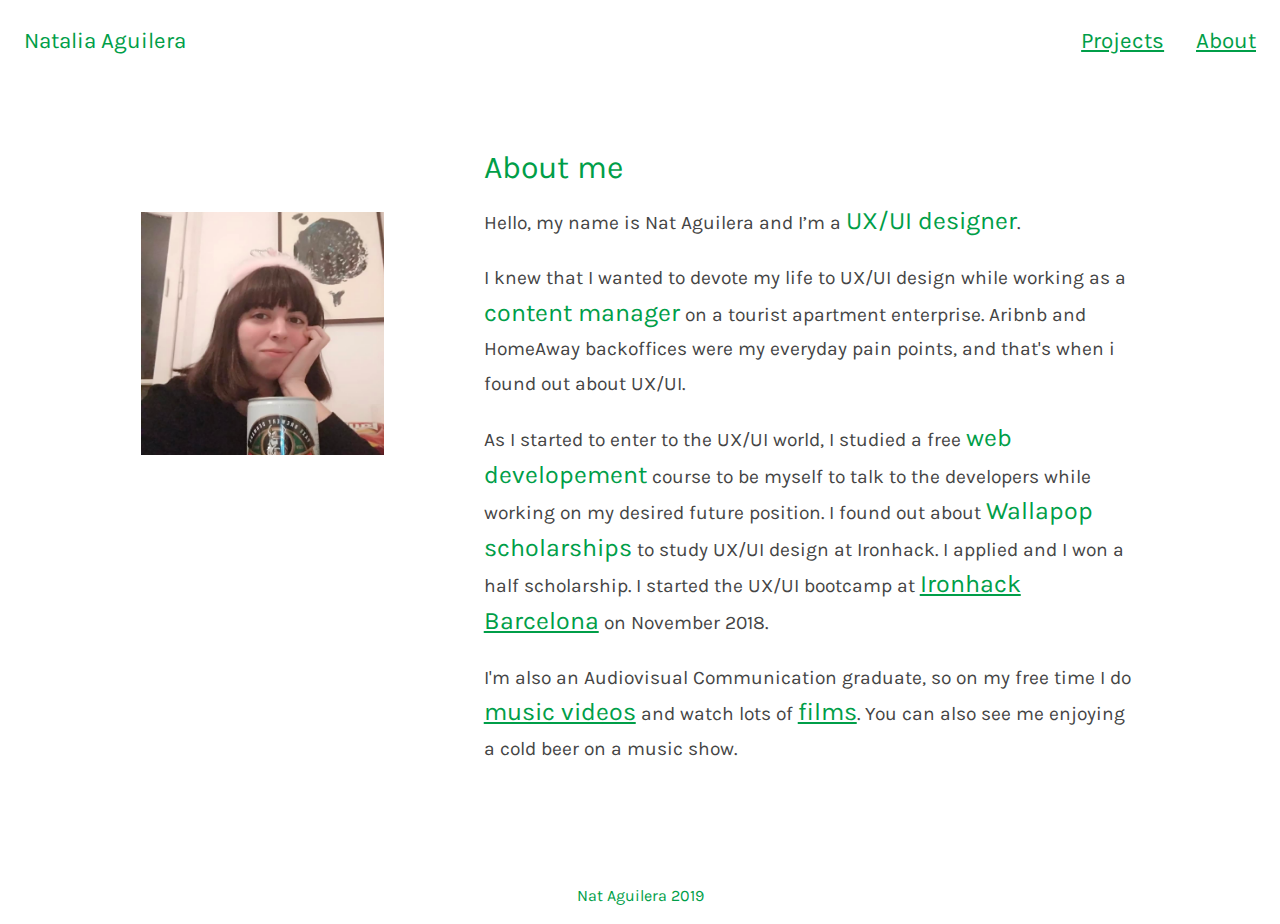
==== about.html @ c0694788 "wip" ====
<!DOCTYPE html>
<head>
    <title>About - Nat Aguilera</title>
    <meta charset="utf-8">
    <meta name="description" content="UX/UI Designer">
    <meta name="keywords" content="ux, ui, design, ux designer, nat aguilera">
    <meta name="author" content="Nat Aguilera">
    <link rel="stylesheet" href="css/reset.css">
    <link rel="stylesheet" href="css/style.css">
    <link rel="shortcut icon" href="images/favicon.ico" />
    <link href="https://fonts.googleapis.com/css?family=Karla" rel="stylesheet">
    <link rel="stylesheet" href="https://use.fontawesome.com/releases/v5.8.1/css/all.css" integrity="sha384-50oBUHEmvpQ+1lW4y57PTFmhCaXp0ML5d60M1M7uH2+nqUivzIebhndOJK28anvf" crossorigin="anonymous">


    
</head>

    <body>
        <div class="container about">
         <header>
            <h1><a href="index.html"><strong>Natalia Aguilera</strong></a></h1>
            <nav>
            <a href="index.html#anchor-projects" class="project-nav">Projects</a>
             <a href="about.html">About</a>
            </nav>
        </header>

        <main>
            <section class="about-main">
             <article class="about-image">
                    <div class="aspect-ratio-square">
                    <img  src="images/nattaka.png"/>
                </div>
             </article>

                <article class="about-text">
                    <h2>About me</h2>
                    <p>Hello, my name is Nat Aguilera and I’m a <span class="green">UX/UI designer</span>. </p>

                    <p>I knew that I wanted to devote my life to UX/UI design while working as a <span class="green">content manager</span> on a
                    tourist apartment enterprise. Aribnb and HomeAway backoffices were my everyday pain points, and that's when i found out about UX/UI. </p>

                    <p>As I started to enter to the UX/UI world, I studied a free <span class="green">web developement</span> course
                    to be myself to talk to the developers while working on my desired future position. I found out about <span class="green">Wallapop scholarships</span> to study UX/UI design at Ironhack. 
                    I applied and I won a half scholarship. I started the UX/UI bootcamp at <a href="https://www.ironhack.com/" target="_blank" class="green">Ironhack Barcelona</a> on November 2018.</p>

                    <p>I'm also an Audiovisual Communication graduate, so on my free time I do <a href="https://vimeo.com/128266481" target="_blank" class="green">music videos</a> 
                    and watch lots of <a href="https://letterboxd.com/xlimonysalx/" target="_blank" class="green">films</a>. 
                    You can also see me enjoying a cold beer on a music show.</p>
                    <!--<div class="button-latest-project"><a href="index.html#anchor-projects">Check my latest projects</a></div>-->
                    <a href="https://www.linkedin.com/in/natalia-aguilera-garc%C3%ADa/" target="_blank"> <i class="fab fa-linkedin"></i></a>
                    <a href="https://medium.com/@nat.aguilera.garcia" target="_blank"> <i class="fab fa-medium"></i></a>
                    <a href="mailto:nat.aguilera.garcia@gmail.com"><i class="fas fa-envelope-square"></i></a>
               
                     
                    </article>
            </section>
            
        </main>
        <footer>
                <p>Nat Aguilera 2019</p>
        </footer>
     </body>
 </html>
---- css/style.css ----
/*General*/

body{
    background: #ffffff;
    font-family: "Karla";
}

a, p, h1, h2, h3{
    color: #E2FDEE;
}

a:visited{
    color:#E2FDEE;
}

a:hover{
    color: #FFF000; 
}
footer{
    padding:20px 0px;
}
footer p{
color:rgb(0, 158, 72);
text-align: center;
}

/*////////// 

HOME 

/////////////*/


.home{
    width:100%;
    background-color: rgb(0, 158, 72);
}
.footer-home{
    background:rgb(0, 158, 72);
}
.footer-home p{
    color:#E2FDEE;
}

/******  HEADER *****/
header{
    display:flex;
    justify-content: space-between; 
    align-items: baseline;
    padding: 30px 24px 0px 24px;
    font-size: 1.4em;
}
header h1 a{ 
    text-decoration: none;
}
.project-nav{
    padding:1.2em;
}


/* BIO */
.bio{ 
    width:82%;
    padding:245px 0px 145px 135px;
}

.bio p{
    font-size:2.52em;
    line-height: 1.22em;
}

.light{
    position: relative;
    z-index: 10;
    left: 700px;
    top: -300px;
}


/* HOME PROJECTS */

.projects{
    padding: 100px 18px 0px 118px;
}
.projects h2{
    font-size: 3em;
    padding-bottom: 60px;
    font-weight: bold;
}
.home-first-project{
    display: flex;
    padding: 0px 23px 100px 23px;
}
.home-project-text h3{
    font-size: 4em;
    font-weight: bold;
}
.home-first-project p{
    font-size: 1.5em;  
}
.home-project-text{
    padding: 0px 50px 0px 50px;
    width:50%;
}
.home-project-text p{
    padding:25px 0 0 25px;
}
.home-project-image{
    width:40%;
}

/*////////// 

PROJECT PAGE

/////////////*/


.project a, .project h1, .project h2, .project h3, .first-project-title p{
    color: rgb(0, 158, 72);
}

.project a:hover{
    color: #FFF000; 
}

.project-text article{
    padding-bottom: 30px;
}
.first-project-title{
    padding:70px 141px 80px 200px;
}
.first-project-title h1{
    font-size: 5em;
    font-weight: bold;
}
.first-project-title p{
    font-size: 2em;
    padding:25px 0 0 25px;
}

.first-project-image img{
    width:65%;
    height:auto;
    margin-left: auto;
    margin-right: auto;
    display:block;
}

.project-text{
    width:70%;
    padding:50px 0px 80px 0px;
    margin-left: auto;
    margin-right: auto;
    display:block;
}
.project-text p{
    font-size: 1.1em;
    line-height: 1.4em;
}
.project-text article{
    padding: 20px;
}
.project-text h2{
    font-size: 2em;
    padding-bottom: 30px;
}
.project-text h3{
    font-size: 1.3em;
    padding-bottom: 30px;
}
.project-text p{
    color: #444444;
}
.project-text img{
    margin-left: auto;
    margin-right: auto;
    display:block;
}
.quotes{
    width:60%;
    margin: auto;
    padding-top:30px;
}
.quotes p{
    font-weight: bold;
    font-size:1.39em;
    line-height: 1.4em;
    font-style: italic;
}


#problem-text {
    width:60%;
    margin:auto;
    padding:60px 0px;
}
#problem-text p{
    font-size:1.7em;
    line-height: 1.5em;
    font-weight: bold;
}
.user-persona img{
    width:55%;
    height: auto;
}
.features{
    padding:20px 0px;
    width:80%;
    margin:auto;
}
.features p{
    line-height: 1.8em;
}

.mid-fi img{
    width:50%;
}
.mid-fi p{
    padding-bottom:50px;
}

.ui-design img{
    width:50%;
}
.ui-represent{
    margin:auto;
    padding:20px 0px;
}
.piefoto p{
    font-size:.9em; 
    text-align: center;
    padding-top:10px;
    padding-bottom:20px;
}
.piefoto{
    margin-top:20px;
}

/*////////// 

ABOUT 

/////////////*/

.about a, .about h1, .about h2, .about h3{
    color: rgb(0, 158, 72);
}
.about-text a{
    text-decoration:underline;
}
.about-text a:hover{
    color: #FFF000; 
}

.about-main{
    display:flex;
    padding:100px 141px 50px 141px;
}

.about-image{
    width:120%;
    padding-top:60px;
}

.about-text{
    padding:0px 0px 0px 100px;
}

.about-text h2{
    font-size: 2em;
    padding-bottom:20px;
}
.about-text p{
    font-size:1.20em;
    line-height: 1.80em;
    color: #444444;
    padding-bottom:20px;
}
.green{
    color:rgb(0, 158, 72);
    font-size: 1.3em;
}

.fab{
    font-size: 2em;
    padding:5px;
   
}

.fas{
    font-size: 2em;
    padding:5px;
}
.fab:hover, .fas:hover{
    transform:translateX(3px) translateY(3px);
}



/* MEDIA QUERIES */

@media (max-width: 600px){
    .bio{
      font-size: 10px;
      padding: 70px 0px 70px 35px;
    }
    header h1 a{ 
        font-size:20px;

    }
    .projects{
        padding: 30px 0px 30px 35px;
    }
    .home-first-project{
        flex-direction: column-reverse;
    }
    .home-project-text {
        width: auto;
        padding: 0;
        padding-bottom: 20px;
    }
    .home-project-text h3{
        font-size: 1.4em;
        font-weight: bold;
    }
    .home-project-text p{
        font-size: 1em;
        font-weight: bold;
        line-height: 1.1em;
    }
    .home-project-image{
       width: auto;
       max-width:300px;
    }

  }

  /* importante poenr widths a las cosas para que sean responsive*/

  /* ASPECT RATIO UTILS */

  [class*='ratio-'] {
    display: block;
    position: relative;
  }
  
  [class*='ratio-'] > * {
    display: block;
    width: 100%;
    height: 100%;
    position: absolute;
    top: 0;
    left: 0;
  }
  
  .aspect-ratio-wide {
    padding-top: 56.25%;
  }
  
  .aspect-ratio-square {
    padding-top: 100%;
  }
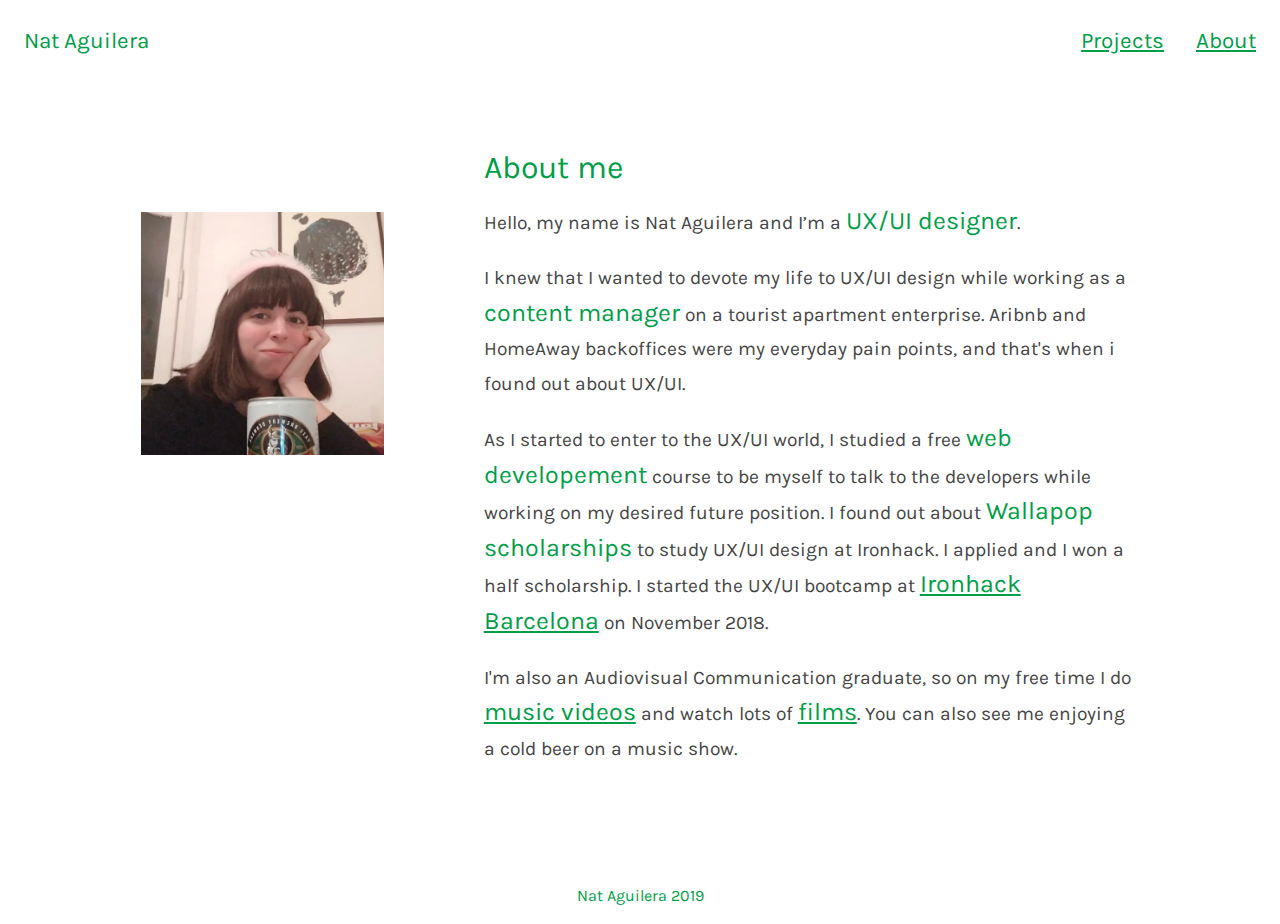
==== commit bc466860: "wip" ====
--- a/about.html
+++ b/about.html
@@ -17,13 +17,13 @@
 
     <body>
         <div class="container about">
-         <header>
-            <h1><a href="index.html"><strong>Natalia Aguilera</strong></a></h1>
-            <nav>
-            <a href="index.html#anchor-projects" class="project-nav">Projects</a>
-             <a href="about.html">About</a>
-            </nav>
-        </header>
+            <header>
+                <h1><a href="index.html"><strong>Nat Aguilera</strong></a></h1>
+                <nav>
+                    <a href="index.html#anchor-projects" class="project-nav">Projects</a>
+                    <a href="about.html">About</a>
+                </nav>
+            </header>
 
         <main>
             <section class="about-main">
--- a/css/style.css
+++ b/css/style.css
@@ -227,6 +227,10 @@
     margin:auto;
     padding:20px 0px;
 }
+.ui-represent p{
+    text-align: center;
+}
+
 .piefoto p{
     font-size:.9em; 
     text-align: center;
@@ -237,6 +241,9 @@
     margin-top:20px;
 }
 
+iframe{
+    margin:auto;
+}
 /*////////// 
 
 ABOUT 
@@ -332,6 +339,22 @@
     .home-project-image{
        width: auto;
        max-width:300px;
+    }
+
+    .about-main{
+        display:flex;
+        flex-direction: column;
+        width:90%;
+        padding:10px;
+    }
+    .about-text{
+        padding:10px;
+    }
+    .about-image{
+        width:70%;
+    }
+    .about-text p{
+        font-size:1em;
     }
 
   }
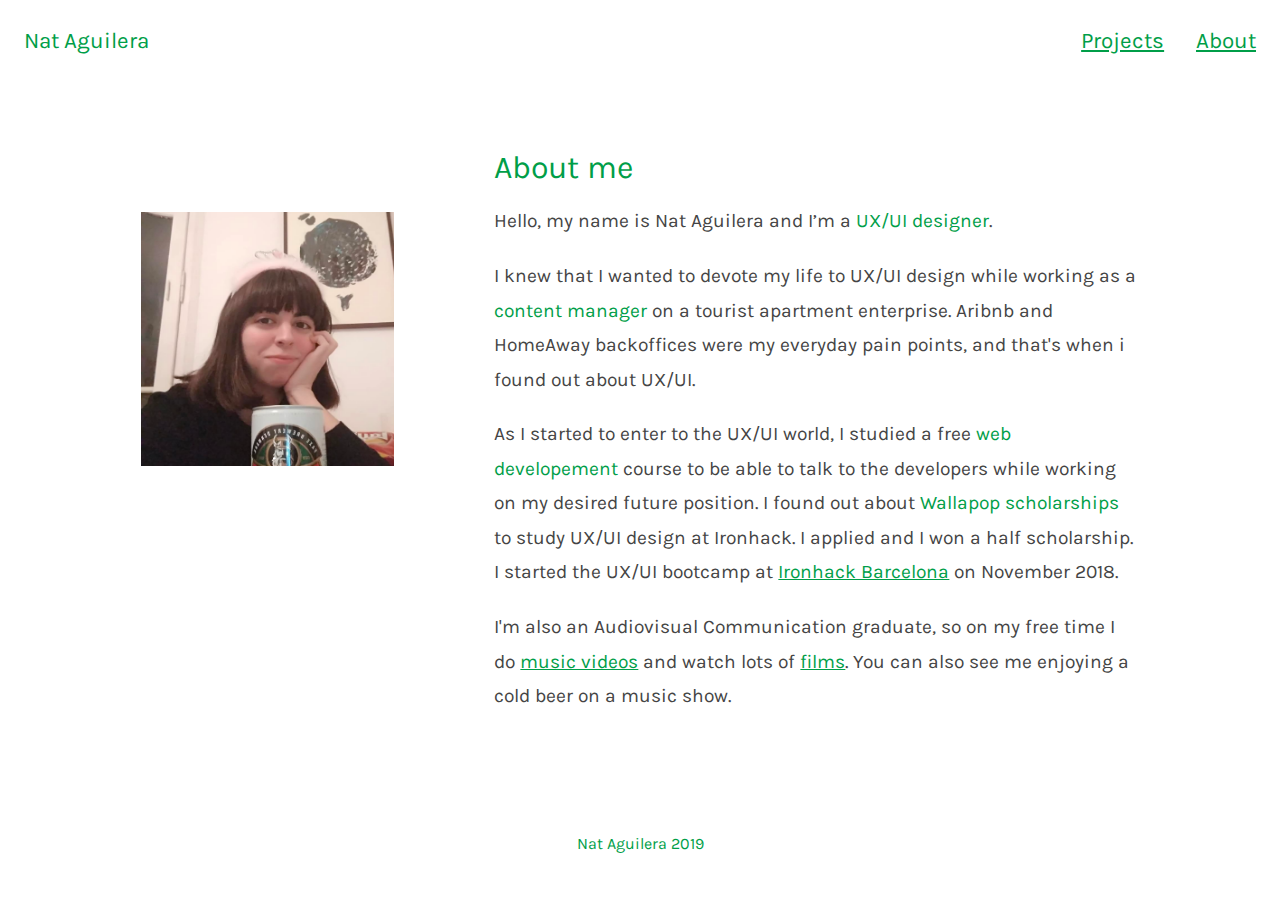
==== commit a94409ae: "wip" ====
--- a/about.html
+++ b/about.html
@@ -5,6 +5,7 @@
     <meta name="description" content="UX/UI Designer">
     <meta name="keywords" content="ux, ui, design, ux designer, nat aguilera">
     <meta name="author" content="Nat Aguilera">
+    <meta name="viewport" content="width=device-width, initial-scale=1.0">
     <link rel="stylesheet" href="css/reset.css">
     <link rel="stylesheet" href="css/style.css">
     <link rel="shortcut icon" href="images/favicon.ico" />
@@ -41,19 +42,20 @@
                     tourist apartment enterprise. Aribnb and HomeAway backoffices were my everyday pain points, and that's when i found out about UX/UI. </p>
 
                     <p>As I started to enter to the UX/UI world, I studied a free <span class="green">web developement</span> course
-                    to be myself to talk to the developers while working on my desired future position. I found out about <span class="green">Wallapop scholarships</span> to study UX/UI design at Ironhack. 
+                    to be able to talk to the developers while working on my desired future position. I found out about <span class="green">Wallapop scholarships</span> to study UX/UI design at Ironhack. 
                     I applied and I won a half scholarship. I started the UX/UI bootcamp at <a href="https://www.ironhack.com/" target="_blank" class="green">Ironhack Barcelona</a> on November 2018.</p>
 
                     <p>I'm also an Audiovisual Communication graduate, so on my free time I do <a href="https://vimeo.com/128266481" target="_blank" class="green">music videos</a> 
                     and watch lots of <a href="https://letterboxd.com/xlimonysalx/" target="_blank" class="green">films</a>. 
                     You can also see me enjoying a cold beer on a music show.</p>
                     <!--<div class="button-latest-project"><a href="index.html#anchor-projects">Check my latest projects</a></div>-->
+
                     <a href="https://www.linkedin.com/in/natalia-aguilera-garc%C3%ADa/" target="_blank"> <i class="fab fa-linkedin"></i></a>
                     <a href="https://medium.com/@nat.aguilera.garcia" target="_blank"> <i class="fab fa-medium"></i></a>
                     <a href="mailto:nat.aguilera.garcia@gmail.com"><i class="fas fa-envelope-square"></i></a>
-               
+                        
                      
-                    </article>
+                    </article
             </section>
             
         </main>
--- a/css/style.css
+++ b/css/style.css
@@ -286,7 +286,7 @@
 }
 .green{
     color:rgb(0, 158, 72);
-    font-size: 1.3em;
+    /*font-size: 1.3em;*/
 }
 
 .fab{
@@ -317,10 +317,14 @@
 
     }
     .projects{
-        padding: 30px 0px 30px 35px;
+        padding: 30px 0px 30px 10px;
+    }
+    .projects h2{
+        text-align: center;
     }
     .home-first-project{
         flex-direction: column-reverse;
+        padding: 0px 23px 40px 23px;
     }
     .home-project-text {
         width: auto;
@@ -332,6 +336,7 @@
         font-weight: bold;
     }
     .home-project-text p{
+        padding:15px 0px;
         font-size: 1em;
         font-weight: bold;
         line-height: 1.1em;
@@ -341,6 +346,22 @@
        max-width:300px;
     }
 
+
+    /* project responisve*/
+    .content-project{
+        width:100%; 
+    }
+    .project-text{
+        width:100%;
+    }
+    .first-project-title {
+        padding:50px 10px;
+    }
+    .first-project-title h1, .first-project-title p{
+        text-align:center;
+        
+    }
+/* about responsive*/
     .about-main{
         display:flex;
         flex-direction: column;
@@ -351,12 +372,21 @@
         padding:10px;
     }
     .about-image{
-        width:70%;
+        width:100%;
+        padding:30px 8px;
+    }
+    .about-image img{
+        margin:auto;
     }
     .about-text p{
         font-size:1em;
     }
 
+/*footer*/
+
+    footer{
+        padding:0px 0px 20px 0px;
+    }
   }
 
   /* importante poenr widths a las cosas para que sean responsive*/
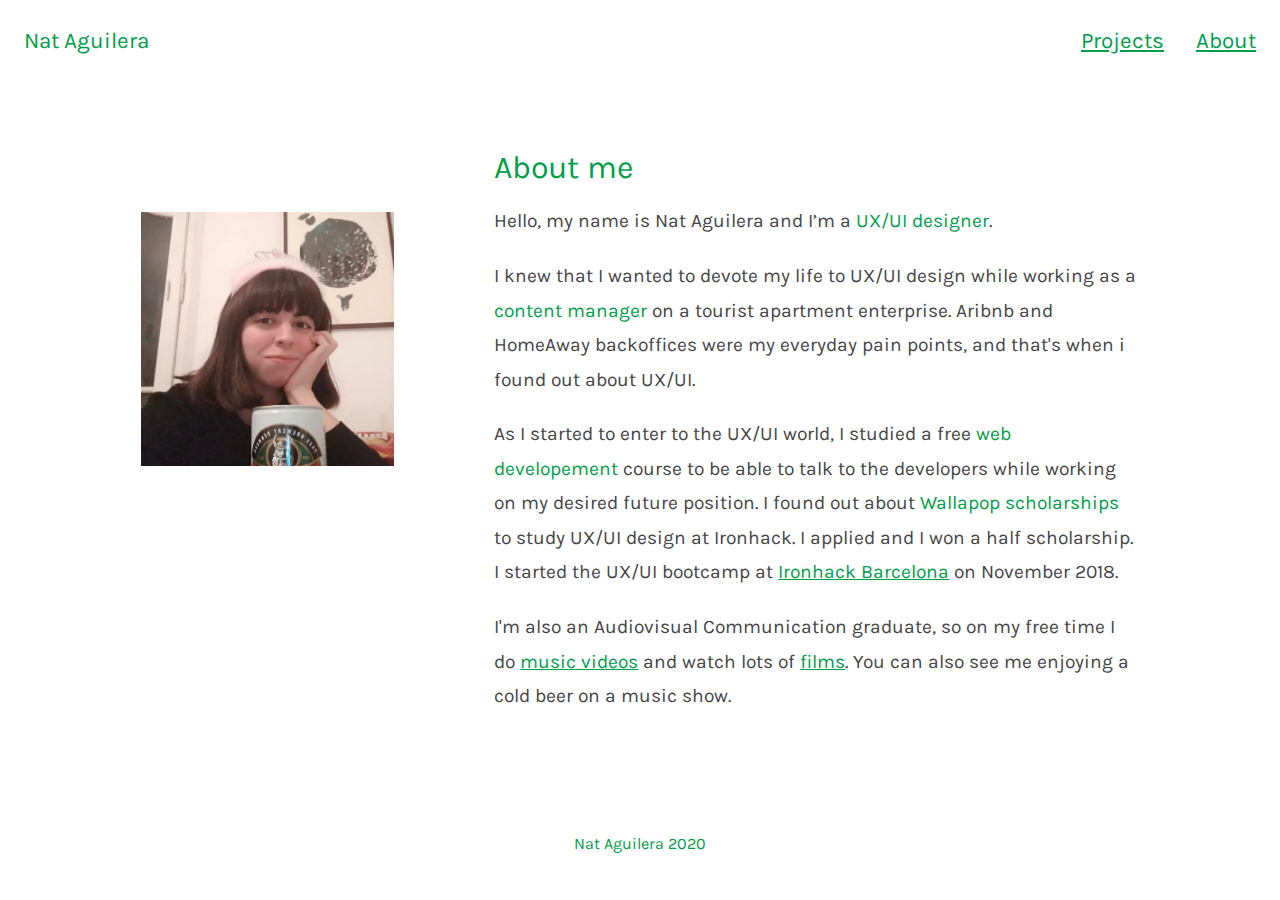
==== commit 8af05112: "2020" ====
--- a/about.html
+++ b/about.html
@@ -55,12 +55,12 @@
                     <a href="mailto:nat.aguilera.garcia@gmail.com"><i class="fas fa-envelope-square"></i></a>
                         
                      
-                    </article
+                    </article>
             </section>
             
         </main>
         <footer>
-                <p>Nat Aguilera 2019</p>
+                <p>Nat Aguilera 2020</p>
         </footer>
      </body>
  </html>
--- a/css/style.css
+++ b/css/style.css
@@ -244,6 +244,33 @@
 iframe{
     margin:auto;
 }
+/*//////////
+MusicMates
+///////////*/
+
+.under-construction{
+    margin:auto;
+    width:724px;
+    display: flex;
+    flex-direction: column;
+    justify-content: center;
+    padding-top:100px;
+    padding-bottom:50px;
+}
+.under-construction p{
+    color: rgb(0, 158, 72);
+    padding:10px 0px 10px 0px;
+    display:block;
+    text-align: center;
+    font-size: 1.7em;
+}
+.under-construction img{
+    width:90%;
+    margin-left: auto;
+    margin-right: auto;
+}
+
+
 /*////////// 
 
 ABOUT 
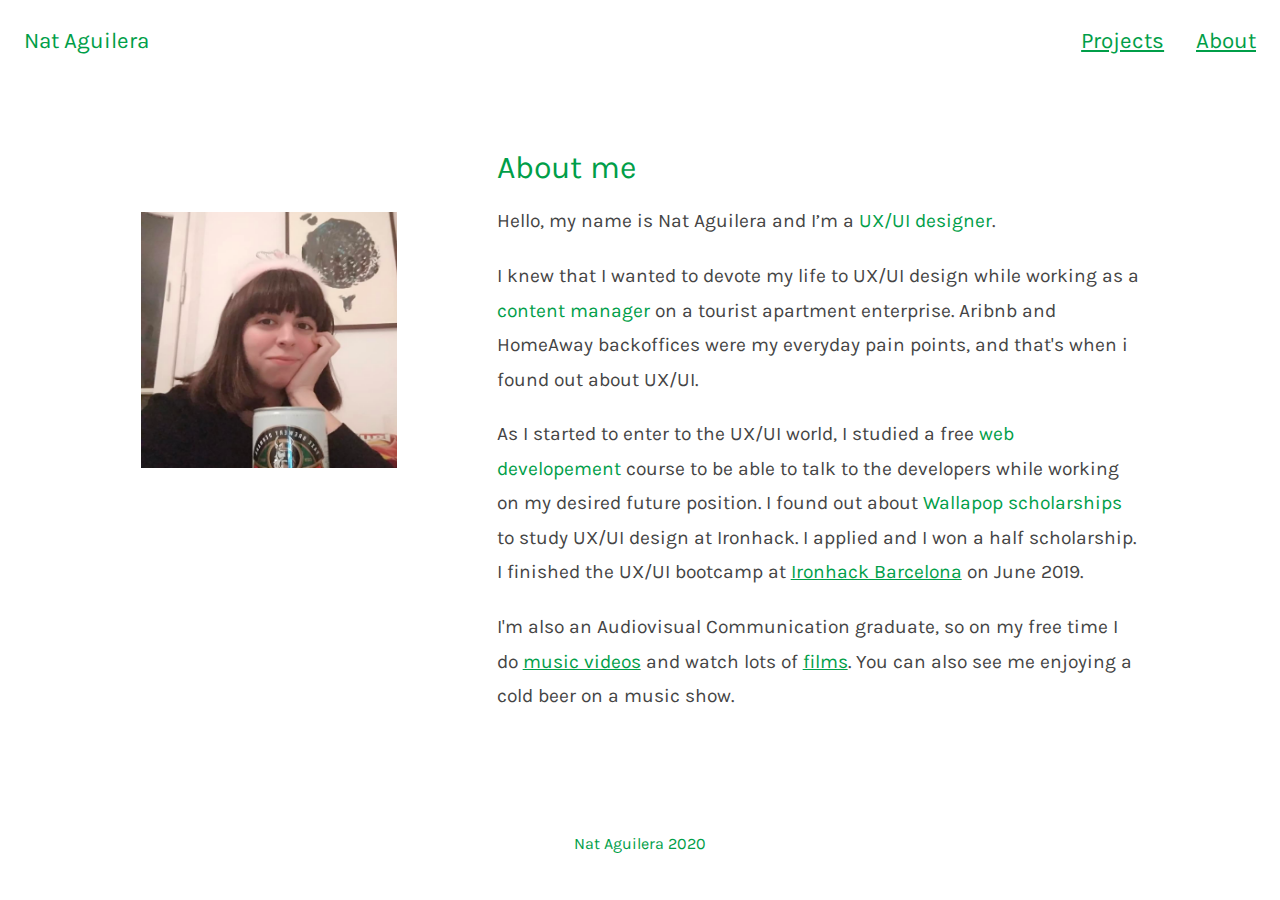
==== commit f09c4f49: "update" ====
--- a/about.html
+++ b/about.html
@@ -43,7 +43,7 @@
 
                     <p>As I started to enter to the UX/UI world, I studied a free <span class="green">web developement</span> course
                     to be able to talk to the developers while working on my desired future position. I found out about <span class="green">Wallapop scholarships</span> to study UX/UI design at Ironhack. 
-                    I applied and I won a half scholarship. I started the UX/UI bootcamp at <a href="https://www.ironhack.com/" target="_blank" class="green">Ironhack Barcelona</a> on November 2018.</p>
+                    I applied and I won a half scholarship. I finished the UX/UI bootcamp at <a href="https://www.ironhack.com/" target="_blank" class="green">Ironhack Barcelona</a> on June 2019.</p>
 
                     <p>I'm also an Audiovisual Communication graduate, so on my free time I do <a href="https://vimeo.com/128266481" target="_blank" class="green">music videos</a> 
                     and watch lots of <a href="https://letterboxd.com/xlimonysalx/" target="_blank" class="green">films</a>. 
